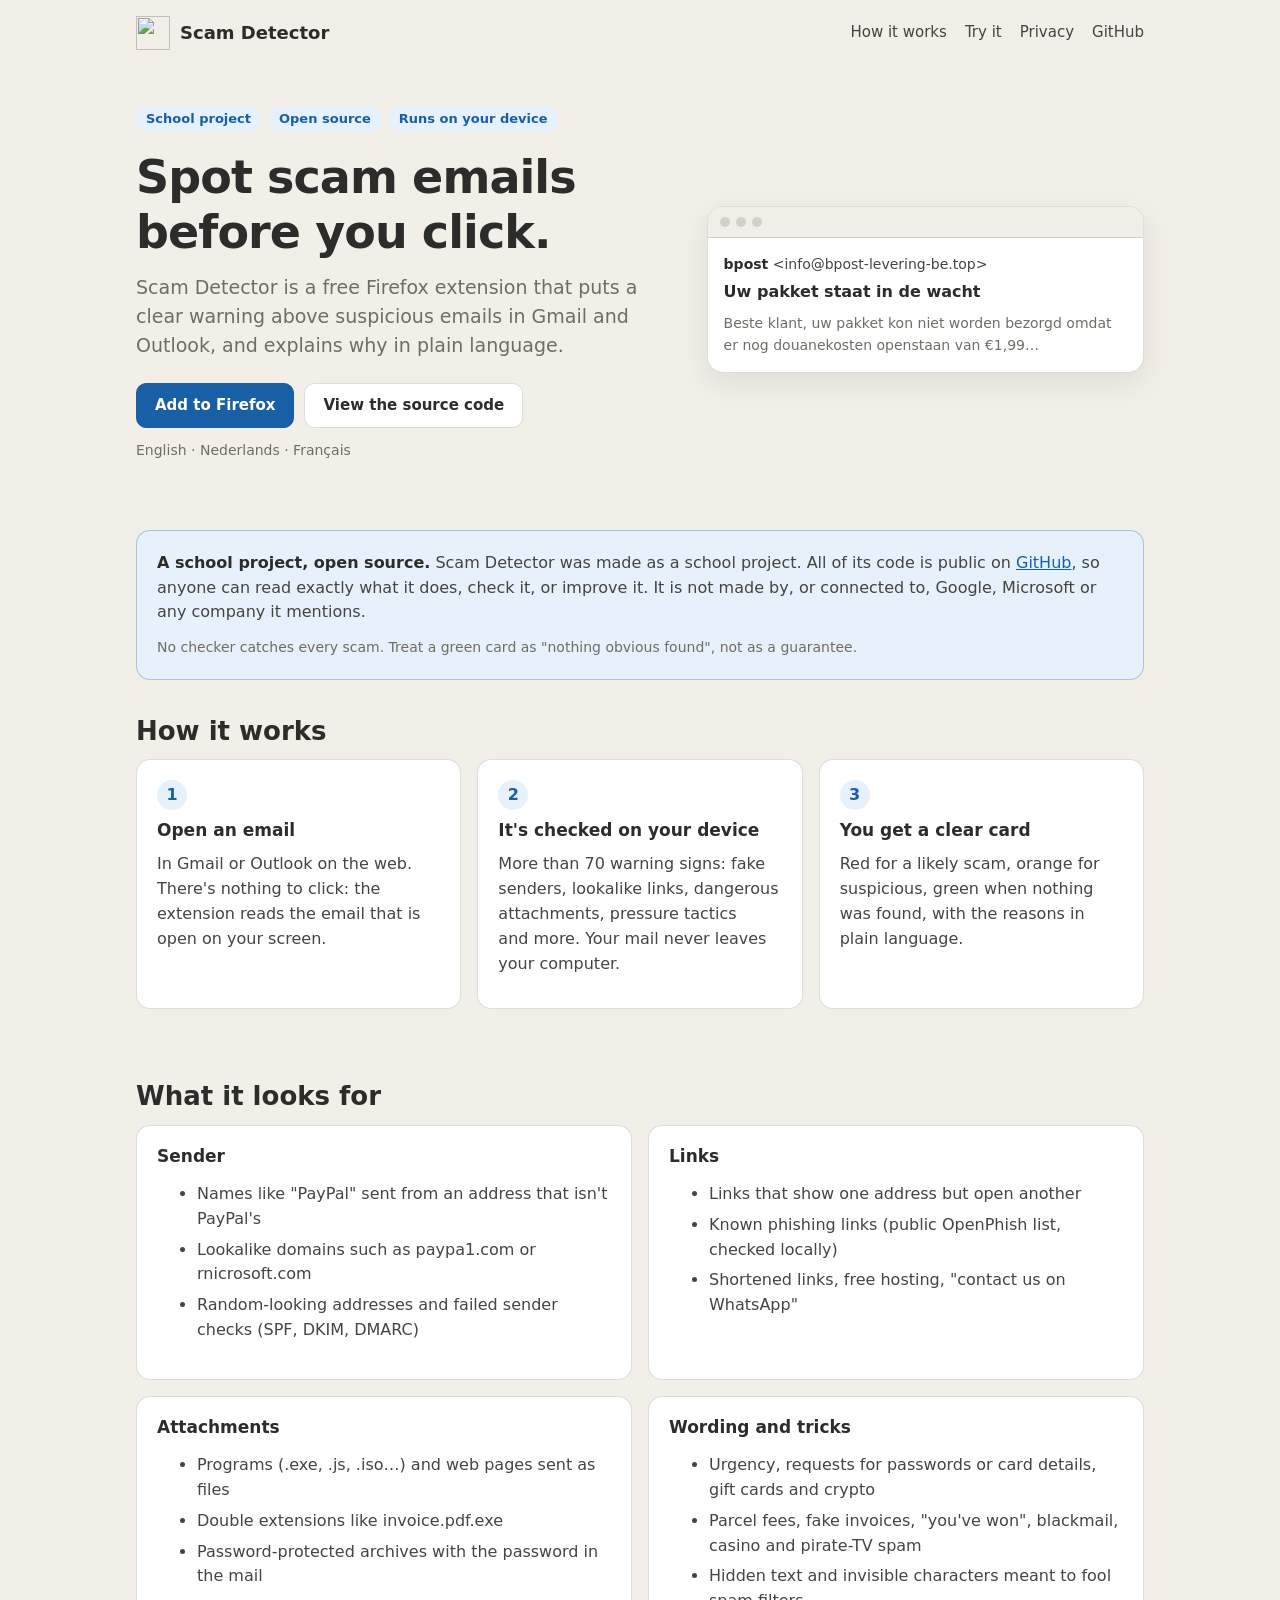
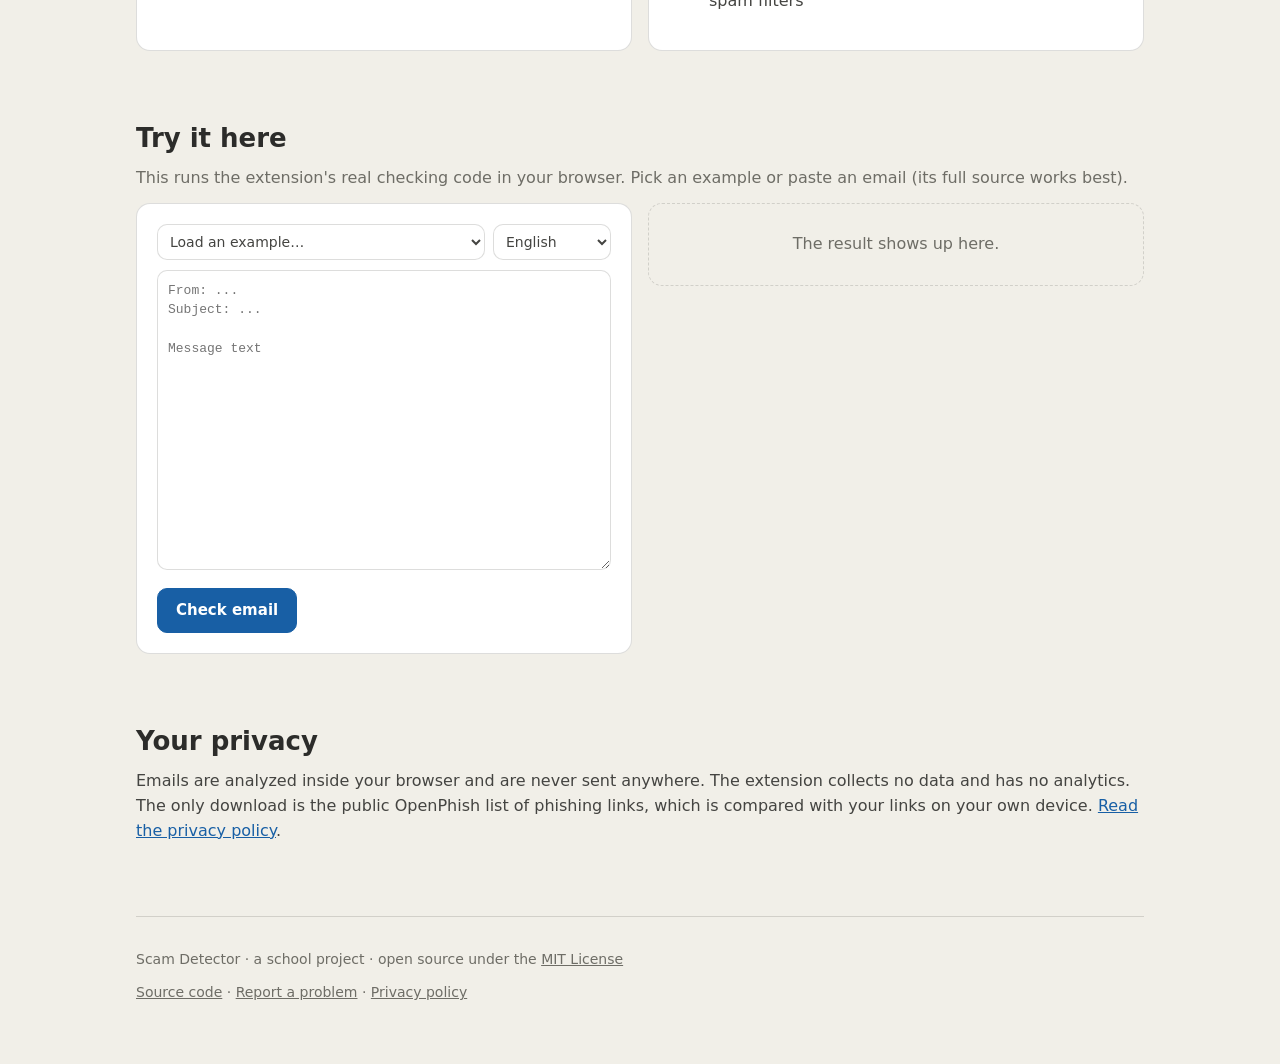
==== docs/index.html @ c6fa8f38 "Scam Detector 1.0.0: Firefox extension against scam emails A school project: warns about phishing an" ====
<!doctype html>
<html lang="en">
<head>
  <meta charset="utf-8">
  <meta name="viewport" content="width=device-width, initial-scale=1">
  <title>Scam Detector</title>
  <meta name="description" content="A free, open-source Firefox extension that warns you about phishing and scam emails in Gmail and Outlook. A school project; everything is checked on your own device.">
  <link rel="icon" href="app/icons/icon.svg" type="image/svg+xml">
  <link rel="stylesheet" href="site.css">
</head>
<body>
  <div class="wrap">
    <nav class="nav" aria-label="Main">
      <a class="brand" href="./"><img src="app/icons/icon.svg" alt="">Scam Detector</a>
      <div class="nav-links">
        <a href="#how">How it works</a>
        <a href="#demo">Try it</a>
        <a href="privacy.html">Privacy</a>
        <a href="https://github.com/TwixAddict/scam-detector">GitHub</a>
      </div>
    </nav>

    <header class="hero">
      <div>
        <div class="tags"><span class="tag">School project</span><span class="tag">Open source</span><span class="tag">Runs on your device</span></div>
        <h1>Spot scam emails before you click.</h1>
        <p class="lead">Scam Detector is a free Firefox extension that puts a clear warning above suspicious emails in Gmail and Outlook, and explains why in plain language.</p>
        <div class="buttons">
          <a class="button primary" id="amo-link" href="https://addons.mozilla.org/firefox/addon/scam-detector-school/">Add to Firefox</a>
          <a class="button" href="https://github.com/TwixAddict/scam-detector">View the source code</a>
        </div>
        <p class="small muted" style="margin-top:12px">English · Nederlands · Français</p>
      </div>
      <div class="mock" aria-label="Example: a warning above an email">
        <div class="mock-bar"><span></span><span></span><span></span></div>
        <div class="mock-body">
          <div class="mock-from"><b>bpost</b> &lt;info@bpost-levering-be.top&gt;</div>
          <div class="mock-subject">Uw pakket staat in de wacht</div>
          <div id="hero-card"></div>
          <div class="mock-text">Beste klant, uw pakket kon niet worden bezorgd omdat er nog douanekosten openstaan van €1,99…</div>
        </div>
      </div>
    </header>

    <div class="card notice">
      <p><strong>A school project, open source.</strong> Scam Detector was made as a school project. All of its code is public on
        <a href="https://github.com/TwixAddict/scam-detector">GitHub</a>, so anyone can read exactly what it does, check it, or improve it.
        It is not made by, or connected to, Google, Microsoft or any company it mentions.</p>
      <p class="small muted" style="margin:0">No checker catches every scam. Treat a green card as "nothing obvious found", not as a guarantee.</p>
    </div>

    <section id="how">
      <h2>How it works</h2>
      <div class="grid3">
        <div class="card"><div class="step-num">1</div><h3>Open an email</h3><p>In Gmail or Outlook on the web. There's nothing to click: the extension reads the email that is open on your screen.</p></div>
        <div class="card"><div class="step-num">2</div><h3>It's checked on your device</h3><p>More than 70 warning signs: fake senders, lookalike links, dangerous attachments, pressure tactics and more. Your mail never leaves your computer.</p></div>
        <div class="card"><div class="step-num">3</div><h3>You get a clear card</h3><p>Red for a likely scam, orange for suspicious, green when nothing was found, with the reasons in plain language.</p></div>
      </div>
    </section>

    <section>
      <h2>What it looks for</h2>
      <div class="grid2">
        <div class="card"><h3>Sender</h3><ul class="checks">
          <li>Names like "PayPal" sent from an address that isn't PayPal's</li>
          <li>Lookalike domains such as paypa1.com or rnicrosoft.com</li>
          <li>Random-looking addresses and failed sender checks (SPF, DKIM, DMARC)</li>
        </ul></div>
        <div class="card"><h3>Links</h3><ul class="checks">
          <li>Links that show one address but open another</li>
          <li>Known phishing links (public OpenPhish list, checked locally)</li>
          <li>Shortened links, free hosting, "contact us on WhatsApp"</li>
        </ul></div>
        <div class="card"><h3>Attachments</h3><ul class="checks">
          <li>Programs (.exe, .js, .iso…) and web pages sent as files</li>
          <li>Double extensions like invoice.pdf.exe</li>
          <li>Password-protected archives with the password in the mail</li>
        </ul></div>
        <div class="card"><h3>Wording and tricks</h3><ul class="checks">
          <li>Urgency, requests for passwords or card details, gift cards and crypto</li>
          <li>Parcel fees, fake invoices, "you've won", blackmail, casino and pirate-TV spam</li>
          <li>Hidden text and invisible characters meant to fool spam filters</li>
        </ul></div>
      </div>
    </section>

    <section id="demo">
      <h2>Try it here</h2>
      <p class="muted">This runs the extension's real checking code in your browser. Pick an example or paste an email (its full source works best).</p>
      <div class="demo">
        <div class="card">
          <div class="demo-controls">
            <select id="sample" aria-label="Example email"><option value="">Load an example…</option></select>
            <select id="lang" aria-label="Language" style="flex:none">
              <option value="en">English</option><option value="nl">Nederlands</option><option value="fr">Français</option>
            </select>
          </div>
          <textarea id="raw" spellcheck="false" placeholder="From: ...&#10;Subject: ...&#10;&#10;Message text" aria-label="Email to check"></textarea>
          <div class="buttons" style="margin-top:10px"><button class="button primary" id="check" type="button">Check email</button></div>
        </div>
        <div id="result" aria-live="polite"><div class="empty">The result shows up here.</div></div>
      </div>
    </section>

    <section>
      <h2>Your privacy</h2>
      <p>Emails are analyzed inside your browser and are never sent anywhere. The extension collects no data and has no analytics.
        The only download is the public OpenPhish list of phishing links, which is compared with your links on your own device.
        <a href="privacy.html">Read the privacy policy</a>.</p>
    </section>

    <footer>
      <p>Scam Detector · a school project · open source under the <a href="https://github.com/TwixAddict/scam-detector/blob/main/LICENSE">MIT License</a></p>
      <p><a href="https://github.com/TwixAddict/scam-detector">Source code</a> · <a href="https://github.com/TwixAddict/scam-detector/issues">Report a problem</a> · <a href="privacy.html">Privacy policy</a></p>
    </footer>
  </div>

  <script src="app/core/lists.js"></script>
  <script src="app/core/i18n.js"></script>
  <script src="app/core/domain.js"></script>
  <script src="app/core/phrases.js"></script>
  <script src="app/core/detector.js"></script>
  <script src="app/core/html.js"></script>
  <script src="app/core/mime.js"></script>
  <script src="app/ui/report.js"></script>
  <script src="app/analyzer/samples.js"></script>
  <script src="demo.js"></script>
</body>
</html>
---- docs/site.css ----
/* GitHub Pages site. Same palette as the extension. */
:root {
  --red: #A32D2D; --red-bg: #FCEBEB;
  --orange: #854F0B; --orange-bg: #FAEEDA;
  --green: #3B6D11; --green-bg: #EAF3DE;
  --blue: #185FA5; --blue-bg: #E6F1FB;
  --grey: #444441; --grey-bg: #F1EFE8;
  --page: #F1EFE8; --card: #FFFFFF; --text: #444441; --title: #2C2C2A; --muted: #6E6D66;
  --line: rgba(68, 68, 65, 0.18); --link: #185FA5;
  color-scheme: light;
}
@media (prefers-color-scheme: dark) {
  :root {
    --red: #F09595; --red-bg: #4A2222; --orange: #E9B467; --orange-bg: #47341A;
    --green: #A6CF7C; --green-bg: #2E3F1E; --blue-bg: #1D3550;
    --page: #1F1F1E; --card: #2A2A28; --text: #DAD8D0; --title: #F4F3EE; --muted: #A9A79F;
    --line: #3D3D3A; --link: #7FB2E8;
    color-scheme: dark;
  }
}
* { box-sizing: border-box; }
body { margin: 0; background: var(--page); color: var(--text); font: 16px/1.55 system-ui, -apple-system, "Segoe UI", Roboto, sans-serif; }
a { color: var(--link); }
h1, h2, h3 { color: var(--title); line-height: 1.2; text-wrap: balance; margin: 0 0 12px; }
h1 { font-size: clamp(30px, 6vw, 46px); letter-spacing: -0.02em; }
h2 { font-size: 26px; }
h3 { font-size: 17px; }
p { margin: 0 0 12px; text-wrap: pretty; }
.wrap { max-width: 1040px; margin: 0 auto; padding: 0 16px; }

.nav { display: flex; align-items: center; justify-content: space-between; gap: 12px; padding: 16px 0; }
.brand { display: flex; align-items: center; gap: 10px; font-weight: 700; color: var(--title); text-decoration: none; font-size: 18px; }
.brand img { width: 34px; height: 34px; }
.nav-links { display: flex; gap: 18px; font-size: 15px; flex-wrap: wrap; }
.nav-links a { color: var(--text); text-decoration: none; }
.nav-links a:hover { color: var(--link); }

.hero { display: grid; grid-template-columns: 1.1fr 0.9fr; gap: 36px; align-items: center; padding: 40px 0 56px; }
@media (max-width: 820px) { .hero { grid-template-columns: 1fr; } }
.lead { font-size: 19px; color: var(--muted); max-width: 34em; }
.tags { display: flex; gap: 8px; flex-wrap: wrap; margin: 0 0 18px; }
.tag { font-size: 13px; font-weight: 600; padding: 3px 10px; border-radius: 999px; background: var(--blue-bg); color: var(--link); }
.buttons { display: flex; gap: 10px; flex-wrap: wrap; margin-top: 22px; }
.button { display: inline-flex; align-items: center; gap: 8px; font: inherit; font-weight: 600; font-size: 15px; text-decoration: none; cursor: pointer;
  border-radius: 10px; padding: 10px 18px; border: 1px solid var(--line); background: var(--card); color: var(--title); }
.button.primary { background: #185FA5; border-color: #185FA5; color: #fff; }
.button:hover { filter: brightness(1.06); }
.button:focus-visible, select:focus-visible, textarea:focus-visible { outline: 2px solid var(--link); outline-offset: 2px; }

.card { background: var(--card); border: 1px solid var(--line); border-radius: 14px; padding: 20px; }
.notice { border-color: color-mix(in srgb, var(--blue) 30%, transparent); background: var(--blue-bg); }
.notice strong { color: var(--title); }
section { padding: 36px 0; }
.grid3 { display: grid; grid-template-columns: repeat(3, minmax(0, 1fr)); gap: 16px; }
.grid2 { display: grid; grid-template-columns: repeat(2, minmax(0, 1fr)); gap: 16px; }
@media (max-width: 820px) { .grid3, .grid2 { grid-template-columns: 1fr; } }
.step-num { width: 30px; height: 30px; border-radius: 50%; display: grid; place-items: center; font-weight: 700;
  background: var(--blue-bg); color: var(--link); margin-bottom: 10px; }
.checks li { margin-bottom: 6px; }
.muted { color: var(--muted); }
.small { font-size: 14px; }

.demo { display: grid; grid-template-columns: minmax(0, 1fr) minmax(0, 1fr); gap: 16px; align-items: start; }
@media (max-width: 860px) { .demo { grid-template-columns: minmax(0, 1fr); } }
.demo textarea { width: 100%; min-height: 300px; resize: vertical; font: 13px/1.5 ui-monospace, SFMono-Regular, Menlo, monospace;
  color: var(--text); background: var(--card); border: 1px solid var(--line); border-radius: 10px; padding: 10px; }
.demo-controls { display: flex; gap: 8px; flex-wrap: wrap; margin-bottom: 10px; }
.demo select { font: inherit; font-size: 14px; color: var(--text); background: var(--card); border: 1px solid var(--line); border-radius: 10px; padding: 8px; min-width: 0; flex: 1; }
.demo .sd-report { margin: 0; }
.empty { border: 1px dashed var(--line); border-radius: 14px; padding: 28px; text-align: center; color: var(--muted); }

.mock { border-radius: 16px; overflow: hidden; border: 1px solid var(--line); background: var(--card); box-shadow: 0 10px 30px rgba(0,0,0,.08); }
.mock-bar { display: flex; gap: 6px; padding: 10px 12px; border-bottom: 1px solid var(--line); background: var(--page); }
.mock-bar span { width: 10px; height: 10px; border-radius: 50%; background: var(--line); }
.mock-body { padding: 16px; }
.mock-from { font-size: 14px; margin-bottom: 4px; }
.mock-from b { color: var(--title); }
.mock-subject { font-weight: 700; color: var(--title); margin-bottom: 8px; }
.mock-text { font-size: 14px; color: var(--muted); }

footer { padding: 32px 0 48px; border-top: 1px solid var(--line); margin-top: 24px; font-size: 14px; color: var(--muted); }
footer a { color: var(--muted); }
.policy h2 { margin-top: 28px; font-size: 21px; }
.policy li { margin-bottom: 6px; }
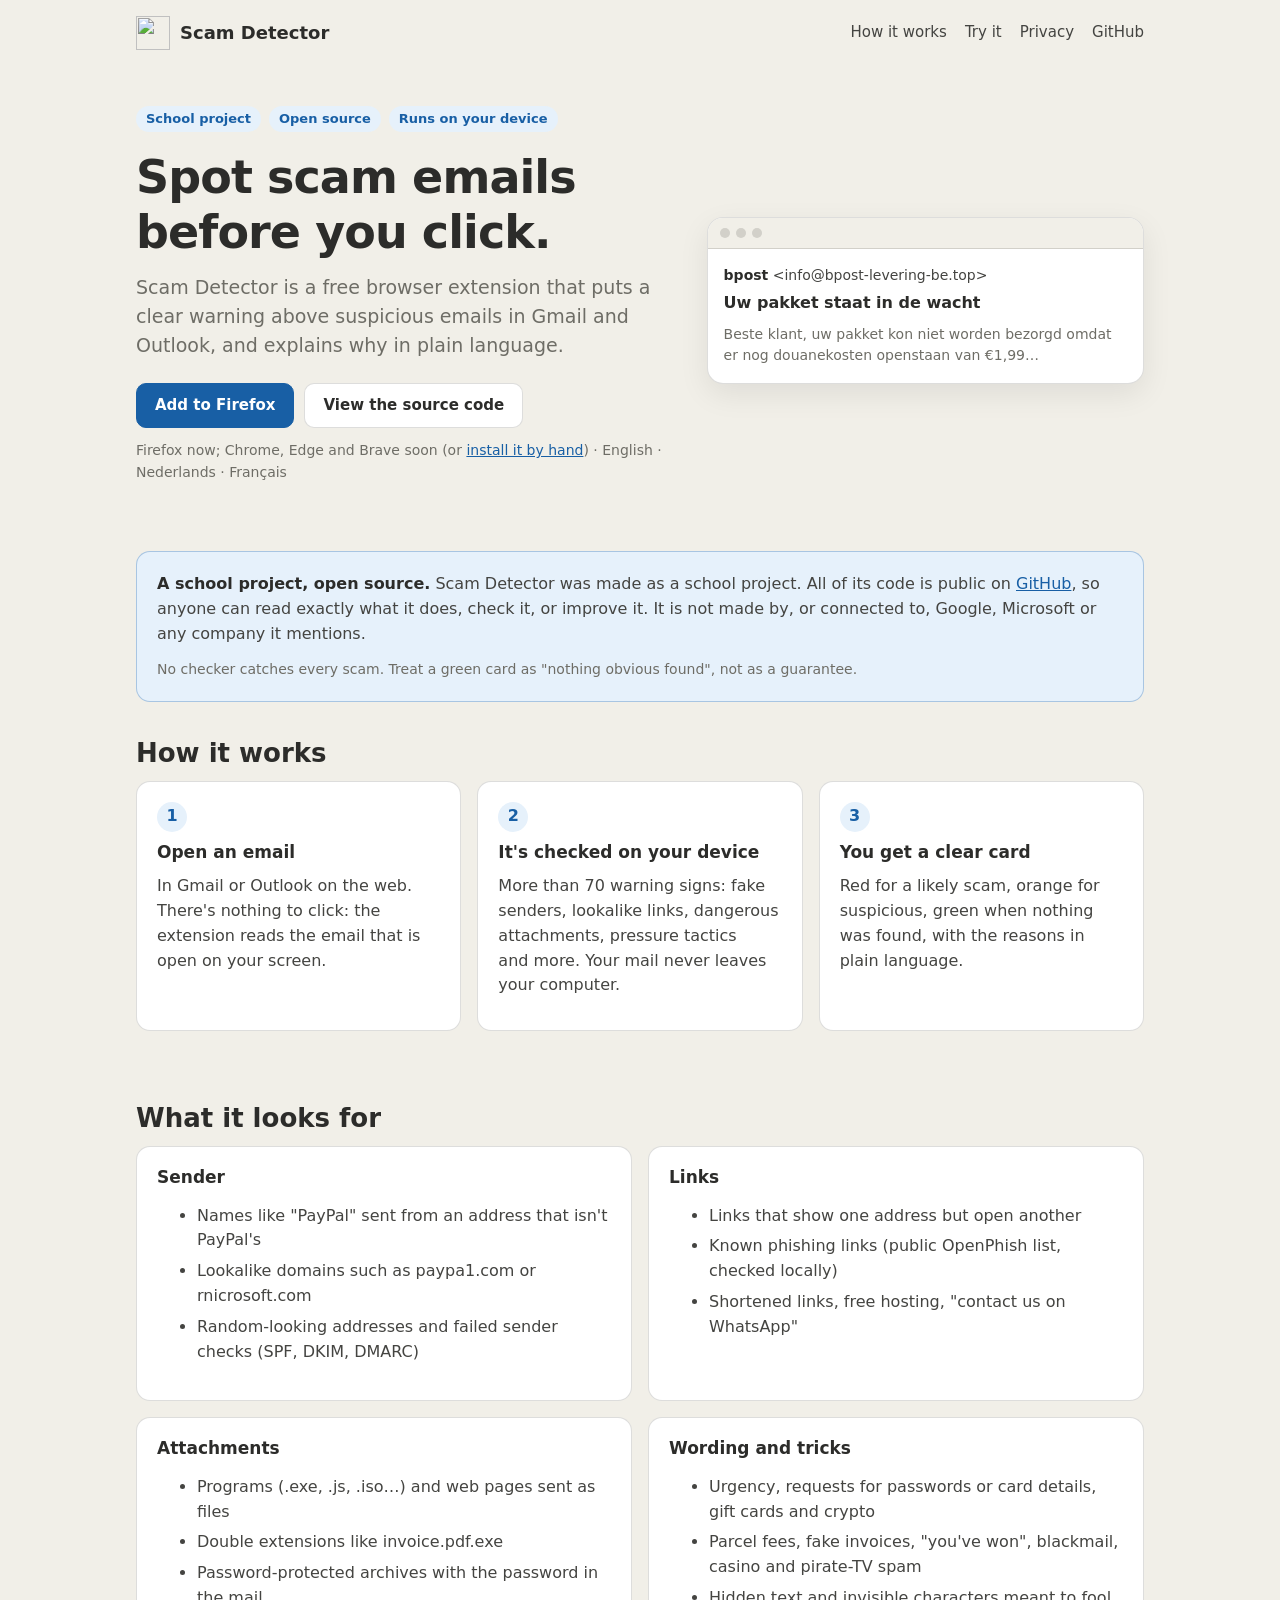
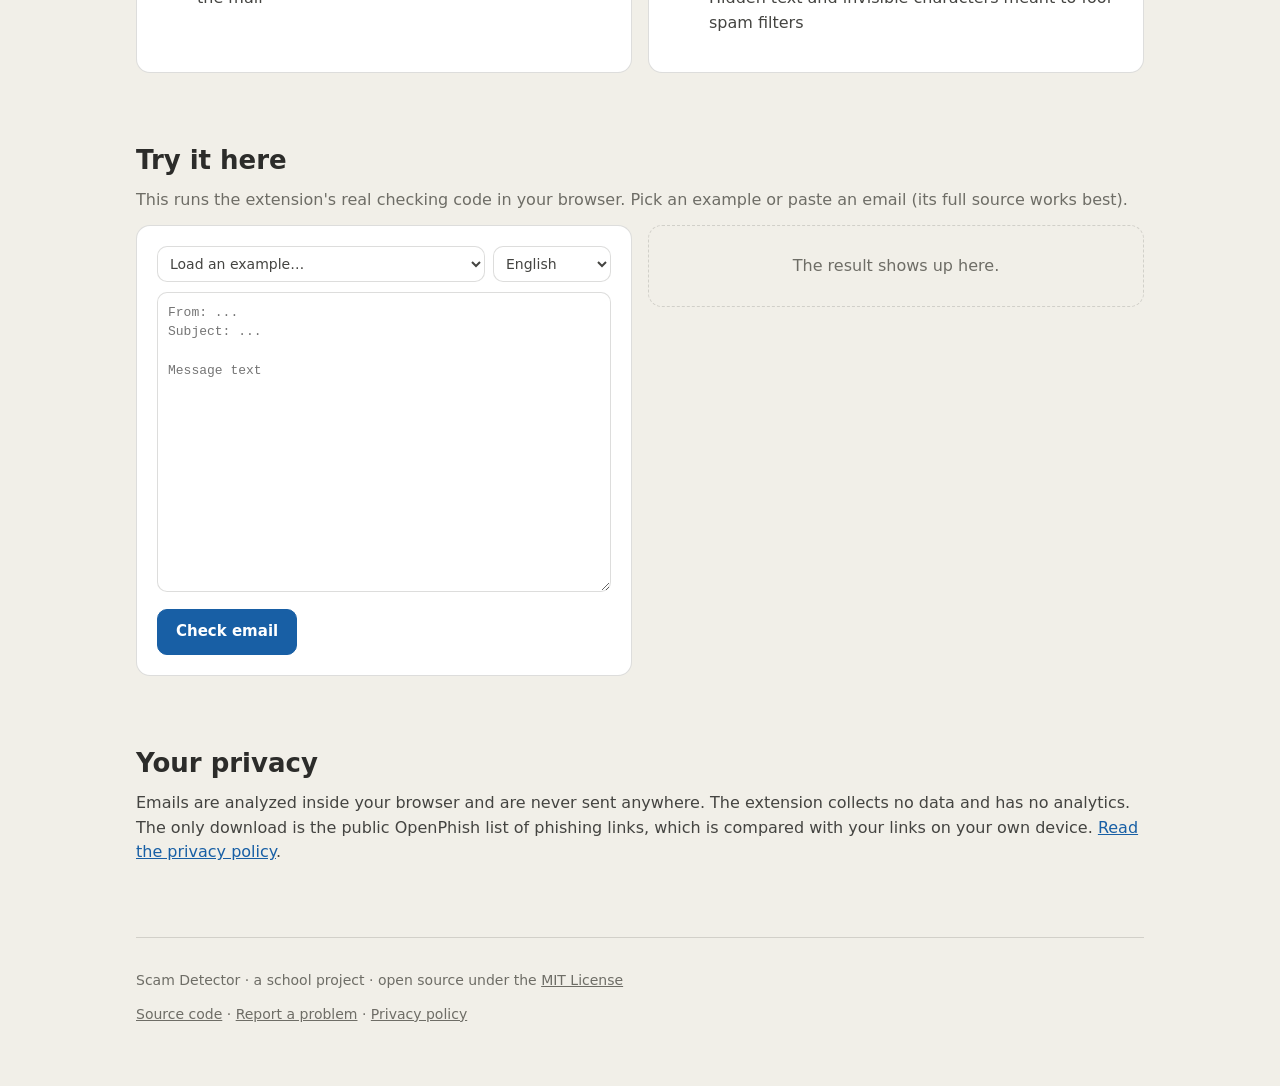
==== commit 9ad226f9: "Add Chromium build (Chrome, Edge, Brave, Opera), version 1.1.0 The same source now builds two packag" ====
--- a/docs/index.html
+++ b/docs/index.html
@@ -4,7 +4,7 @@
   <meta charset="utf-8">
   <meta name="viewport" content="width=device-width, initial-scale=1">
   <title>Scam Detector</title>
-  <meta name="description" content="A free, open-source Firefox extension that warns you about phishing and scam emails in Gmail and Outlook. A school project; everything is checked on your own device.">
+  <meta name="description" content="A free, open-source browser extension for Firefox and Chromium browsers that warns you about phishing and scam emails in Gmail and Outlook. A school project; everything is checked on your own device.">
   <link rel="icon" href="app/icons/icon.svg" type="image/svg+xml">
   <link rel="stylesheet" href="site.css">
 </head>
@@ -24,12 +24,12 @@
       <div>
         <div class="tags"><span class="tag">School project</span><span class="tag">Open source</span><span class="tag">Runs on your device</span></div>
         <h1>Spot scam emails before you click.</h1>
-        <p class="lead">Scam Detector is a free Firefox extension that puts a clear warning above suspicious emails in Gmail and Outlook, and explains why in plain language.</p>
+        <p class="lead">Scam Detector is a free browser extension that puts a clear warning above suspicious emails in Gmail and Outlook, and explains why in plain language.</p>
         <div class="buttons">
           <a class="button primary" id="amo-link" href="https://addons.mozilla.org/firefox/addon/scam-detector-school/">Add to Firefox</a>
           <a class="button" href="https://github.com/TwixAddict/scam-detector">View the source code</a>
         </div>
-        <p class="small muted" style="margin-top:12px">English · Nederlands · Français</p>
+        <p class="small muted" style="margin-top:12px">Firefox now; Chrome, Edge and Brave soon (or <a href="https://github.com/TwixAddict/scam-detector#install">install it by hand</a>) · English · Nederlands · Français</p>
       </div>
       <div class="mock" aria-label="Example: a warning above an email">
         <div class="mock-bar"><span></span><span></span><span></span></div>
